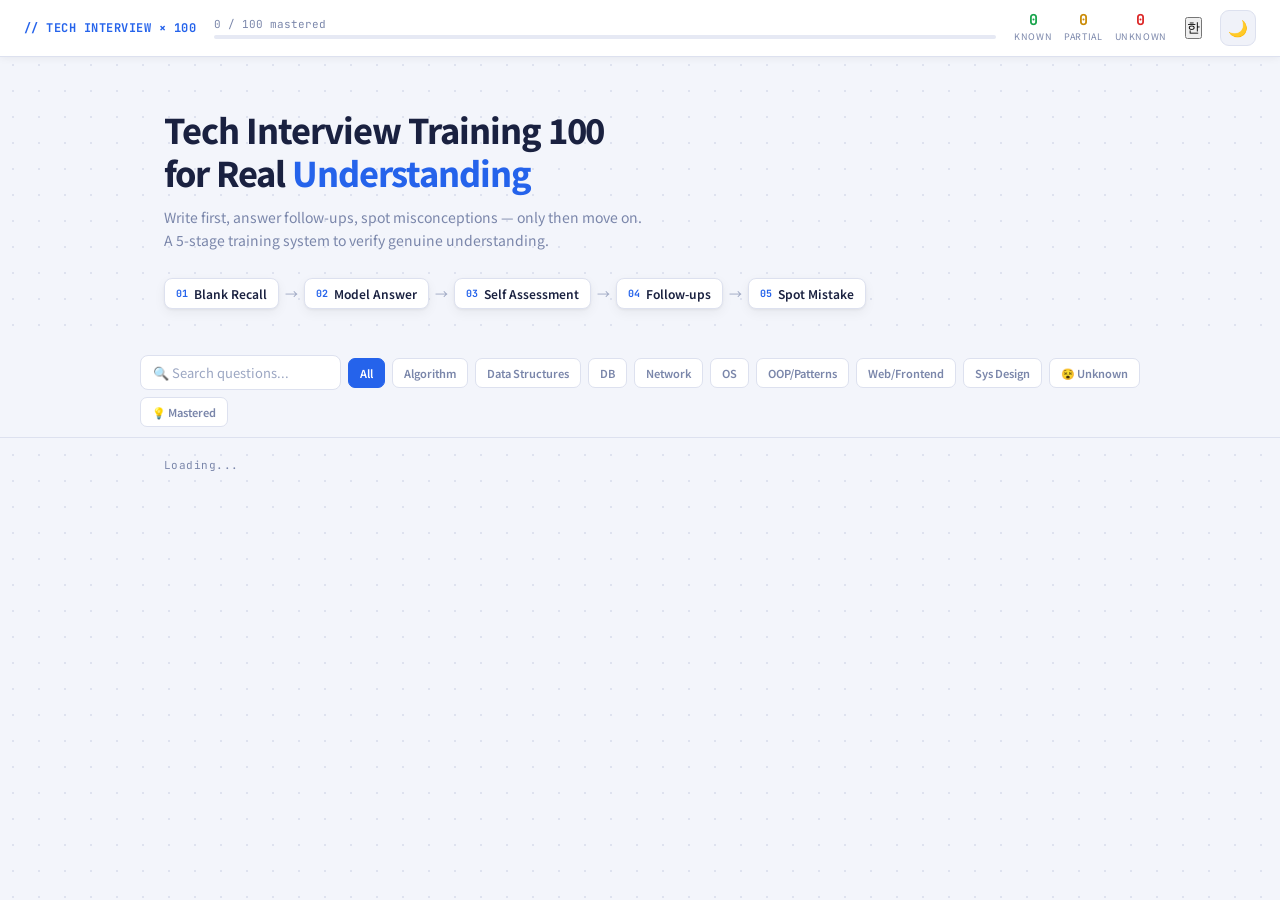
==== docs/en.html @ e1ab9d6b "feat: add English multilingual page with navigation buttons - Add docs/assets/data-en.js with 100 qu" ====
<!DOCTYPE html>
<html lang="en">
<head>
  <meta charset="UTF-8">
  <meta name="viewport" content="width=device-width, initial-scale=1.0">
  <title>Tech Interview 100 | Real Understanding</title>
  <meta name="description" content="Train 100 tech interview questions with a 5-stage understanding verification system. Blank Recall → Model Answer → Self Assessment → Follow-ups → Spot the Misconception">
  <!-- Prevent theme flicker -->
  <script>
    (function() {
      var t = localStorage.getItem('ti_theme') || 'light';
      document.documentElement.setAttribute('data-theme', t);
      // Force English language
      localStorage.setItem('ti_lang', 'en');
    })();
  </script>
  <link rel="stylesheet" href="assets/style.css">
</head>
<body>

<!-- ── HEADER ── -->
<header class="header">
  <div class="logo">// TECH INTERVIEW × 100</div>
  <div class="progress-wrap">
    <div class="progress-text" id="progressText"><span id="masteredCount">0</span> / 100 mastered</div>
    <div class="progress-bar-bg">
      <div class="progress-bar-fill" id="progressFill" style="width:0%"></div>
    </div>
  </div>
  <div class="header-stats">
    <div class="hstat mastered">
      <div class="hstat-num" id="statMastered">0</div>
      <div class="hstat-label">Known</div>
    </div>
    <div class="hstat partial">
      <div class="hstat-num" id="statPartial">0</div>
      <div class="hstat-label">Partial</div>
    </div>
    <div class="hstat unknown">
      <div class="hstat-num" id="statUnknown">0</div>
      <div class="hstat-label">Unknown</div>
    </div>
  </div>
  <button class="lang-toggle" id="langBtn" onclick="window.location.href='index.html'" title="한국어로 이동">한</button>
  <button class="theme-toggle" id="themeBtn" onclick="toggleTheme()" title="Toggle dark/light mode">🌙</button>
</header>

<!-- ── HERO ── -->
<section class="hero">
  <h1>Tech Interview Training 100<br>for Real <em>Understanding</em></h1>
  <p>Write first, answer follow-ups, spot misconceptions — only then move on.<br>A 5-stage training system to verify genuine understanding.</p>
  <div class="flow-steps">
    <div class="flow-step"><span class="num">01</span> Blank Recall</div>
    <div class="flow-arrow">→</div>
    <div class="flow-step"><span class="num">02</span> Model Answer</div>
    <div class="flow-arrow">→</div>
    <div class="flow-step"><span class="num">03</span> Self Assessment</div>
    <div class="flow-arrow">→</div>
    <div class="flow-step"><span class="num">04</span> Follow-ups</div>
    <div class="flow-arrow">→</div>
    <div class="flow-step"><span class="num">05</span> Spot Mistake</div>
  </div>
</section>

<!-- ── FILTERS ── -->
<div class="filters">
  <div class="filters-inner">
    <input type="text" class="search-input" id="searchInput" placeholder="🔍 Search questions...">
    <button class="filter-btn active" data-filter="all">All</button>
    <button class="filter-btn" data-filter="cat-0">Algorithm</button>
    <button class="filter-btn" data-filter="cat-1">Data Structures</button>
    <button class="filter-btn" data-filter="cat-2">DB</button>
    <button class="filter-btn" data-filter="cat-3">Network</button>
    <button class="filter-btn" data-filter="cat-4">OS</button>
    <button class="filter-btn" data-filter="cat-5">OOP/Patterns</button>
    <button class="filter-btn" data-filter="cat-6">Web/Frontend</button>
    <button class="filter-btn" data-filter="cat-7">Sys Design</button>
    <button class="filter-btn" data-filter="status-unknown">😵 Unknown</button>
    <button class="filter-btn" data-filter="status-mastered">💡 Mastered</button>
  </div>
</div>

<!-- ── QUESTIONS ── -->
<main class="main">
  <div class="results-info" id="resultsInfo">Loading...</div>
  <div class="questions-list" id="questionsList"></div>
  <div class="empty-state" id="emptyState" style="display:none">No results found 🔍</div>
</main>

<div class="toast" id="toast"></div>

<!-- data → logic order matters -->
<script src="assets/data.js"></script>
<script src="assets/data-en.js"></script>
<script src="assets/app.js"></script>
</body>
</html>
---- docs/assets/style.css ----
@import url('https://fonts.googleapis.com/css2?family=JetBrains+Mono:wght@400;600;700&family=Noto+Sans+KR:wght@400;500;600;700;800&display=swap');

/* ── LIGHT (default) ── */
:root {
  --bg:        #f3f5fb;
  --s1:        #ffffff;
  --s2:        #f0f2f9;
  --s3:        #e6e9f4;
  --border:    #dde1ef;
  --border2:   #c9cfe3;
  --text:      #1a2140;
  --muted:     #7a86aa;
  --muted2:    #9ba6c2;
  --accent:    #2563eb;
  --green:     #16a34a;
  --yellow:    #ca8a04;
  --red:       #dc2626;
  --orange:    #ea580c;
  --purple:    #7c3aed;
  --teal:      #0d9488;
  --shadow:    0 1px 3px rgba(0,0,0,.06),0 4px 12px rgba(0,0,0,.05);
  --shadow-lg: 0 2px 8px rgba(0,0,0,.09),0 8px 24px rgba(0,0,0,.07);
}

/* ── DARK ── */
[data-theme="dark"] {
  --bg:        #0d1017;
  --s1:        #131720;
  --s2:        #181d28;
  --s3:        #1e2434;
  --border:    #252d42;
  --border2:   #303a54;
  --text:      #dde3f0;
  --muted:     #525f80;
  --muted2:    #6d7a9a;
  --shadow:    0 1px 3px rgba(0,0,0,.25),0 4px 12px rgba(0,0,0,.2);
  --shadow-lg: 0 2px 8px rgba(0,0,0,.35),0 8px 24px rgba(0,0,0,.28);
}

*,*::before,*::after{box-sizing:border-box;margin:0;padding:0}
html{scroll-behavior:smooth}
body{background:var(--bg);color:var(--text);font-family:'Noto Sans KR',sans-serif;min-height:100vh;overflow-x:hidden;transition:background .3s,color .3s}
body::before{content:'';position:fixed;inset:0;background-image:radial-gradient(circle,var(--border2) 1px,transparent 1px);background-size:26px 26px;pointer-events:none;z-index:0;opacity:.5;transition:opacity .3s}
[data-theme="dark"] body::before{opacity:.22}

/* HEADER */
.header{position:sticky;top:0;z-index:100;background:var(--s1);border-bottom:1px solid var(--border);padding:10px 24px;display:flex;align-items:center;gap:18px;box-shadow:0 1px 8px rgba(0,0,0,.06);transition:background .3s,border-color .3s}
.logo{font-family:'JetBrains Mono',monospace;font-size:12px;font-weight:700;color:var(--accent);white-space:nowrap;letter-spacing:.04em}
.progress-wrap{flex:1;min-width:0}
.progress-text{font-size:11px;color:var(--muted);margin-bottom:4px;font-family:'JetBrains Mono',monospace}
.progress-bar-bg{height:4px;background:var(--s3);border-radius:99px;overflow:hidden}
.progress-bar-fill{height:100%;background:linear-gradient(90deg,var(--accent),var(--teal));border-radius:99px;transition:width .4s ease}
.header-stats{display:flex;gap:12px}
.hstat{text-align:center;min-width:36px}
.hstat-num{font-family:'JetBrains Mono',monospace;font-size:15px;font-weight:700;line-height:1}
.hstat-label{font-size:9px;color:var(--muted);margin-top:2px;text-transform:uppercase;letter-spacing:.07em}
.hstat.mastered .hstat-num{color:var(--green)}
.hstat.partial  .hstat-num{color:var(--yellow)}
.hstat.unknown  .hstat-num{color:var(--red)}

/* THEME TOGGLE */
.theme-toggle{width:36px;height:36px;background:var(--s2);border:1px solid var(--border);border-radius:9px;display:flex;align-items:center;justify-content:center;font-size:16px;cursor:pointer;flex-shrink:0;transition:background .2s,transform .15s}
.theme-toggle:hover{background:var(--s3);transform:scale(1.08)}

/* HERO */
.hero{padding:52px 24px 36px;max-width:1000px;margin:0 auto;position:relative;z-index:1}
.hero h1{font-size:clamp(22px,4vw,34px);font-weight:800;letter-spacing:-.03em;line-height:1.25;margin-bottom:12px}
.hero h1 em{font-style:normal;color:var(--accent)}
.hero p{font-size:14px;color:var(--muted);line-height:1.65;margin-bottom:26px;max-width:500px}
.flow-steps{display:flex;align-items:center;flex-wrap:wrap;gap:6px}
.flow-step{display:flex;align-items:center;gap:6px;background:var(--s1);border:1px solid var(--border);border-radius:8px;padding:6px 11px;font-size:12px;font-weight:600;box-shadow:var(--shadow)}
.flow-step .num{font-family:'JetBrains Mono',monospace;font-size:10px;color:var(--accent);font-weight:700}
.flow-arrow{color:var(--muted2);font-size:13px}

/* FILTERS */
.filters{position:sticky;top:57px;z-index:90;background:var(--bg);padding:10px 24px;border-bottom:1px solid var(--border);transition:background .3s}
.filters-inner{max-width:1000px;margin:0 auto;display:flex;align-items:center;gap:7px;flex-wrap:wrap}
.search-input{flex:1;min-width:160px;max-width:260px;background:var(--s1);border:1px solid var(--border);border-radius:8px;padding:7px 12px;font-size:13px;color:var(--text);outline:none;font-family:'Noto Sans KR',sans-serif;transition:border-color .2s,box-shadow .2s}
.search-input:focus{border-color:var(--accent);box-shadow:0 0 0 3px rgba(37,99,235,.1)}
.search-input::placeholder{color:var(--muted2)}
.filter-btn{background:var(--s1);border:1px solid var(--border);border-radius:7px;padding:6px 11px;font-size:11px;font-weight:600;color:var(--muted);cursor:pointer;white-space:nowrap;font-family:'Noto Sans KR',sans-serif;transition:all .15s}
.filter-btn:hover{border-color:var(--accent);color:var(--accent)}
.filter-btn.active{background:var(--accent);border-color:var(--accent);color:#fff}

/* MAIN */
.main{max-width:1000px;margin:0 auto;padding:20px 24px 160px;position:relative;z-index:1}
.results-info{font-family:'JetBrains Mono',monospace;font-size:11px;color:var(--muted);margin-bottom:14px;letter-spacing:.04em}
.questions-list{display:flex;flex-direction:column;gap:8px}
.empty-state{text-align:center;color:var(--muted);padding:60px 24px;font-size:14px}

/* QUESTION CARD */
.q-card{background:var(--s1);border:1px solid var(--border);border-radius:12px;overflow:hidden;box-shadow:var(--shadow);transition:border-color .2s,box-shadow .2s,background .3s}
.q-card:hover{border-color:var(--border2);box-shadow:var(--shadow-lg)}
.q-card.status-mastered{border-left:3px solid var(--green)}
.q-card.status-partial {border-left:3px solid var(--yellow)}
.q-card.status-unknown {border-left:3px solid var(--red)}
.q-header{display:flex;align-items:center;gap:12px;padding:15px 18px;cursor:pointer;user-select:none;transition:background .15s}
.q-header:hover{background:var(--s2)}
.q-num{font-family:'JetBrains Mono',monospace;font-size:11px;color:var(--muted2);min-width:26px;font-weight:600}
.q-text{flex:1;font-size:14px;font-weight:600;line-height:1.45}
.q-meta{display:flex;align-items:center;gap:8px;flex-shrink:0}
.tag{font-family:'JetBrains Mono',monospace;font-size:9px;font-weight:700;padding:3px 7px;border-radius:5px;letter-spacing:.04em;background:var(--s2);color:var(--muted);border:1px solid var(--border)}
.tag-알고리즘   {background:rgba(37,99,235,.08); color:#2563eb;border-color:rgba(37,99,235,.2)}
.tag-자료구조   {background:rgba(124,58,237,.08);color:#7c3aed;border-color:rgba(124,58,237,.2)}
.tag-데이터베이스{background:rgba(22,163,74,.08); color:#16a34a;border-color:rgba(22,163,74,.2)}
.tag-네트워크   {background:rgba(13,148,136,.08);color:#0d9488;border-color:rgba(13,148,136,.2)}
.tag-운영체제   {background:rgba(202,138,4,.08); color:#b45309;border-color:rgba(202,138,4,.2)}
.tag-OOP\/패턴  {background:rgba(234,88,12,.08); color:#ea580c;border-color:rgba(234,88,12,.2)}
.tag-웹\/프론트 {background:rgba(219,39,119,.08);color:#db2777;border-color:rgba(219,39,119,.2)}
.tag-시스템설계 {background:rgba(220,38,38,.08); color:#dc2626;border-color:rgba(220,38,38,.2)}
.status-dot{width:8px;height:8px;border-radius:50%;background:var(--border2);flex-shrink:0;transition:background .2s}
.status-dot.mastered{background:var(--green)}
.status-dot.partial {background:var(--yellow)}
.status-dot.unknown {background:var(--red)}
.chevron{font-size:10px;color:var(--muted2);transition:transform .25s}
.q-card.open .chevron{transform:rotate(180deg)}
.q-body{display:none;border-top:1px solid var(--border)}
.q-card.open>.q-body{display:block}

/* STAGES */
.stage-section{padding:20px 20px 0}
.stage-section:last-child{padding-bottom:22px}
.stage-section+.stage-section{border-top:1px solid var(--border)}
.stage-label{font-family:'JetBrains Mono',monospace;font-size:10px;font-weight:700;letter-spacing:.12em;color:var(--accent);text-transform:uppercase;margin-bottom:12px;display:flex;align-items:center;gap:8px}
.stage-label::after{content:'';flex:1;height:1px;background:var(--border)}

/* recall */
.recall-prompt{font-size:12px;color:var(--muted);margin-bottom:10px;line-height:1.55}
.recall-textarea{width:100%;background:var(--s2);border:1px solid var(--border);border-radius:8px;padding:12px;font-size:13px;color:var(--text);resize:vertical;min-height:90px;font-family:'Noto Sans KR',sans-serif;outline:none;transition:border-color .2s,box-shadow .2s;margin-bottom:10px;line-height:1.65}
.recall-textarea:focus{border-color:var(--accent);box-shadow:0 0 0 3px rgba(37,99,235,.1)}
.recall-textarea::placeholder{color:var(--muted2)}
.reveal-btn{background:var(--accent);color:#fff;border:none;border-radius:8px;padding:9px 18px;font-size:13px;font-weight:600;cursor:pointer;font-family:'Noto Sans KR',sans-serif;transition:opacity .15s,transform .1s}
.reveal-btn:hover{opacity:.85;transform:translateY(-1px)}

/* recall done state */
.recall-section.recall-done .recall-prompt,
.recall-section.recall-done .recall-textarea{opacity:.45;pointer-events:none}
.recall-section.recall-done .reveal-btn{display:none}

/* answer */
.answer-text{font-size:13px;line-height:1.8;background:var(--s2);border:1px solid var(--border);border-radius:8px;padding:16px;margin-bottom:12px}
.answer-text strong{color:var(--accent);font-weight:700}
.answer-text code{background:var(--s3);border:1px solid var(--border2);border-radius:4px;padding:1px 5px;font-family:'JetBrains Mono',monospace;font-size:11px;color:var(--purple)}
.study-links{display:flex;flex-wrap:wrap;gap:6px}
.link-chip{background:var(--s3);border:1px solid var(--border2);border-radius:6px;padding:4px 10px;font-size:11px;color:var(--accent);text-decoration:none;font-weight:600;transition:background .15s}
.link-chip:hover{background:rgba(37,99,235,.1)}

/* assess */
.self-label{font-size:12px;color:var(--muted);margin-bottom:10px;font-weight:600}
.assess-btns{display:flex;gap:8px;flex-wrap:wrap}
.assess-btn{flex:1;min-width:120px;background:var(--s2);border:1px solid var(--border);border-radius:8px;padding:10px 8px;font-size:12px;font-weight:600;cursor:pointer;color:var(--muted);font-family:'Noto Sans KR',sans-serif;transition:all .15s}
.assess-btn.unknown.selected,.assess-btn.unknown:hover  {background:rgba(220,38,38,.08); border-color:var(--red);   color:var(--red)}
.assess-btn.partial.selected, .assess-btn.partial:hover  {background:rgba(202,138,4,.08); border-color:var(--yellow);color:var(--yellow)}
.assess-btn.mastered.selected,.assess-btn.mastered:hover {background:rgba(22,163,74,.08); border-color:var(--green); color:var(--green)}

/* followups */
.followup-item{border:1px solid var(--border);border-radius:8px;overflow:hidden;margin-bottom:8px;background:var(--s2)}
.followup-q{padding:11px 14px;font-size:13px;font-weight:600;cursor:pointer;display:flex;align-items:flex-start;gap:8px;transition:background .15s}
.followup-q:hover{background:var(--s3)}
.fq-icon{font-size:9px;color:var(--muted2);margin-top:3px;flex-shrink:0;transition:transform .2s}
.followup-item.open .fq-icon{transform:rotate(90deg)}
.followup-a{display:none;padding:12px 14px 14px;font-size:13px;line-height:1.75;border-top:1px solid var(--border)}
.followup-a strong{color:var(--accent)}
.followup-a code{background:var(--s3);border:1px solid var(--border2);border-radius:4px;padding:1px 5px;font-family:'JetBrains Mono',monospace;font-size:11px;color:var(--purple)}
.followup-item.open .followup-a{display:block}

/* trap */
.trap-prompt{font-size:12px;color:var(--muted);margin-bottom:10px}
.trap-text{background:rgba(234,88,12,.07);border:1px solid rgba(234,88,12,.22);border-radius:8px;padding:12px 14px;font-size:13px;line-height:1.65;margin-bottom:10px;font-style:italic}
.trap-answer-btn{background:var(--s2);border:1px solid var(--border2);border-radius:7px;padding:7px 14px;font-size:12px;font-weight:600;color:var(--muted);cursor:pointer;font-family:'Noto Sans KR',sans-serif;transition:all .15s}
.trap-answer-btn:hover{border-color:var(--orange);color:var(--orange)}
.trap-reveal{display:none;margin-top:12px;font-size:13px;line-height:1.75;background:rgba(22,163,74,.07);border:1px solid rgba(22,163,74,.22);border-radius:8px;padding:12px 14px}
.trap-reveal strong{color:var(--green)}

.hidden{display:none!important}

/* TOAST */
.toast{position:fixed;bottom:28px;left:50%;transform:translateX(-50%) translateY(10px);background:var(--text);color:var(--bg);padding:10px 20px;border-radius:99px;font-size:13px;font-weight:600;opacity:0;pointer-events:none;transition:opacity .25s,transform .25s;white-space:nowrap;z-index:999;box-shadow:0 4px 20px rgba(0,0,0,.15)}
.toast.show{opacity:1;transform:translateX(-50%) translateY(0)}

::-webkit-scrollbar{width:6px}
::-webkit-scrollbar-track{background:transparent}
::-webkit-scrollbar-thumb{background:var(--border2);border-radius:99px}
::-webkit-scrollbar-thumb:hover{background:var(--muted2)}

@media(max-width:640px){
  .header{padding:8px 14px;gap:10px}
  .hero{padding:28px 16px 24px}
  .flow-steps{display:none}
  .filters{padding:8px 14px}
  .main{padding:14px 14px 140px}
  .assess-btns{flex-direction:column}
  .q-header{padding:13px 14px}
  .header-stats{gap:8px}
}
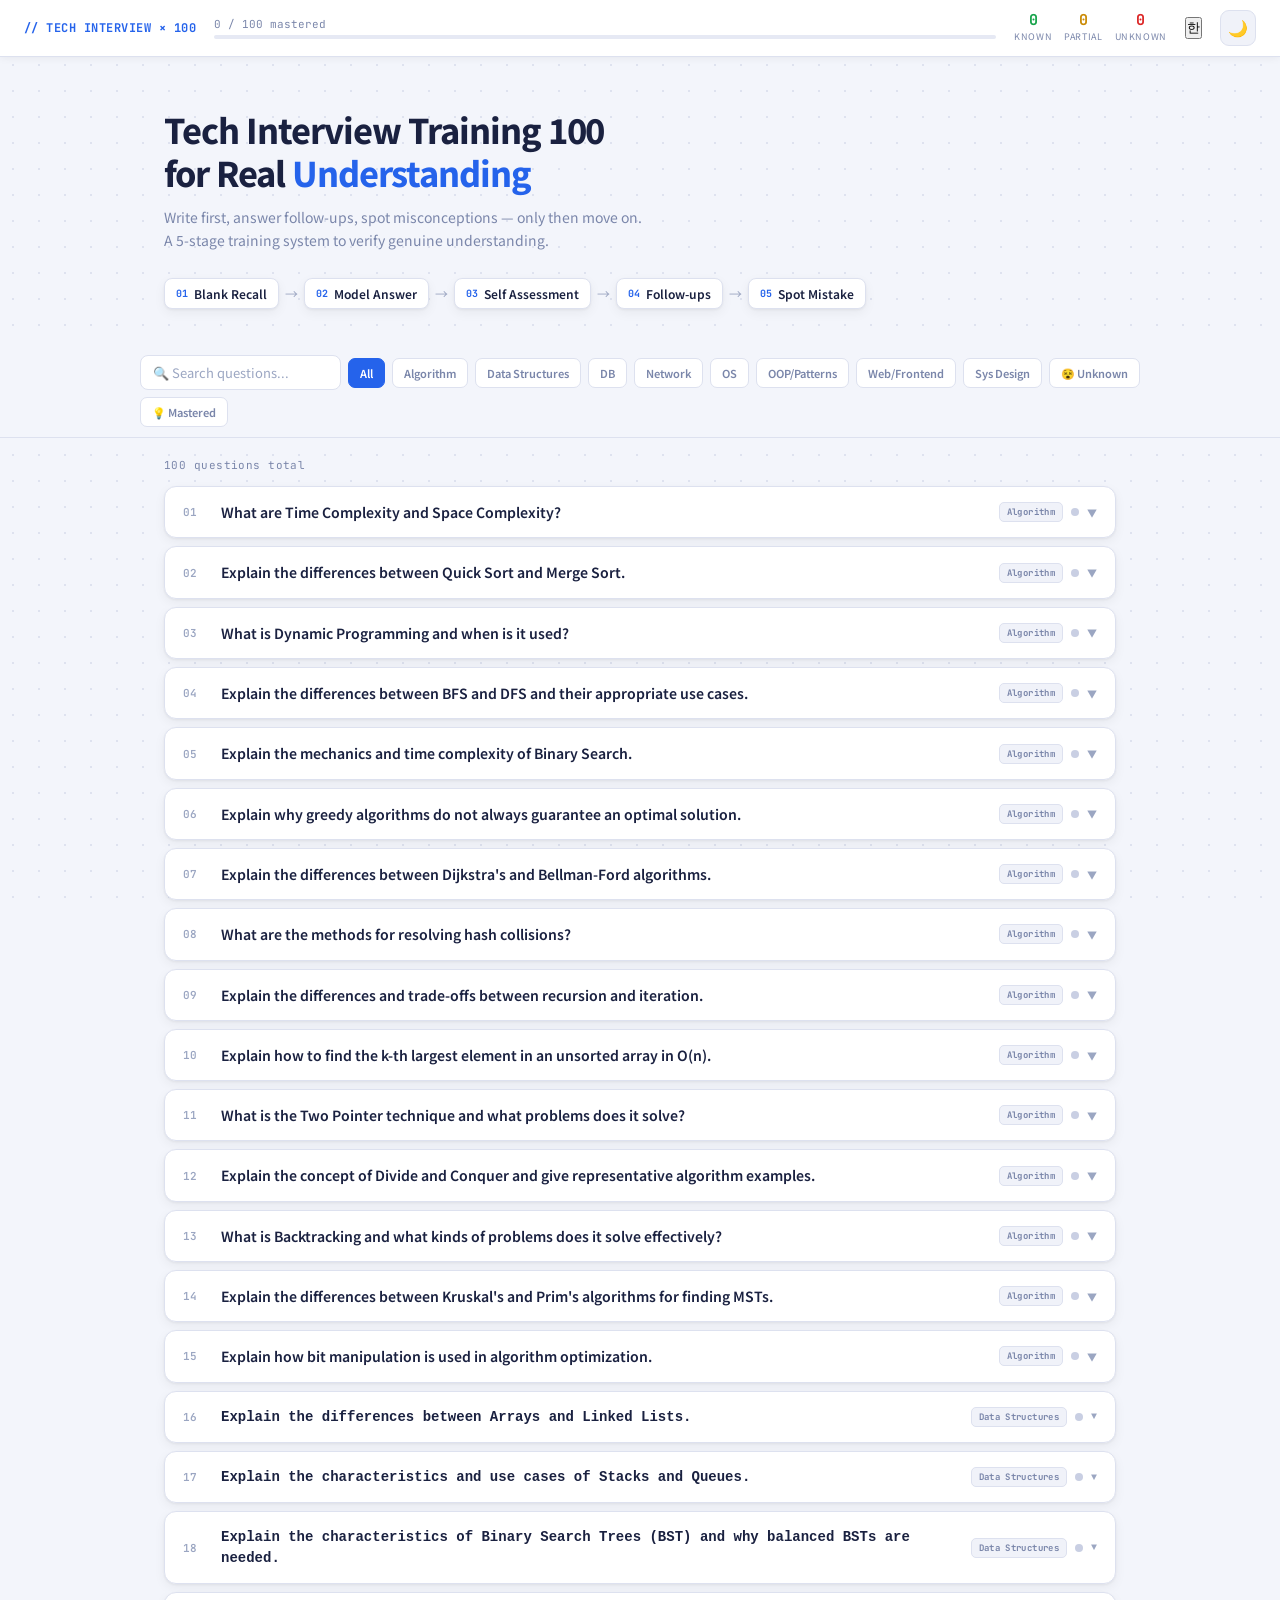
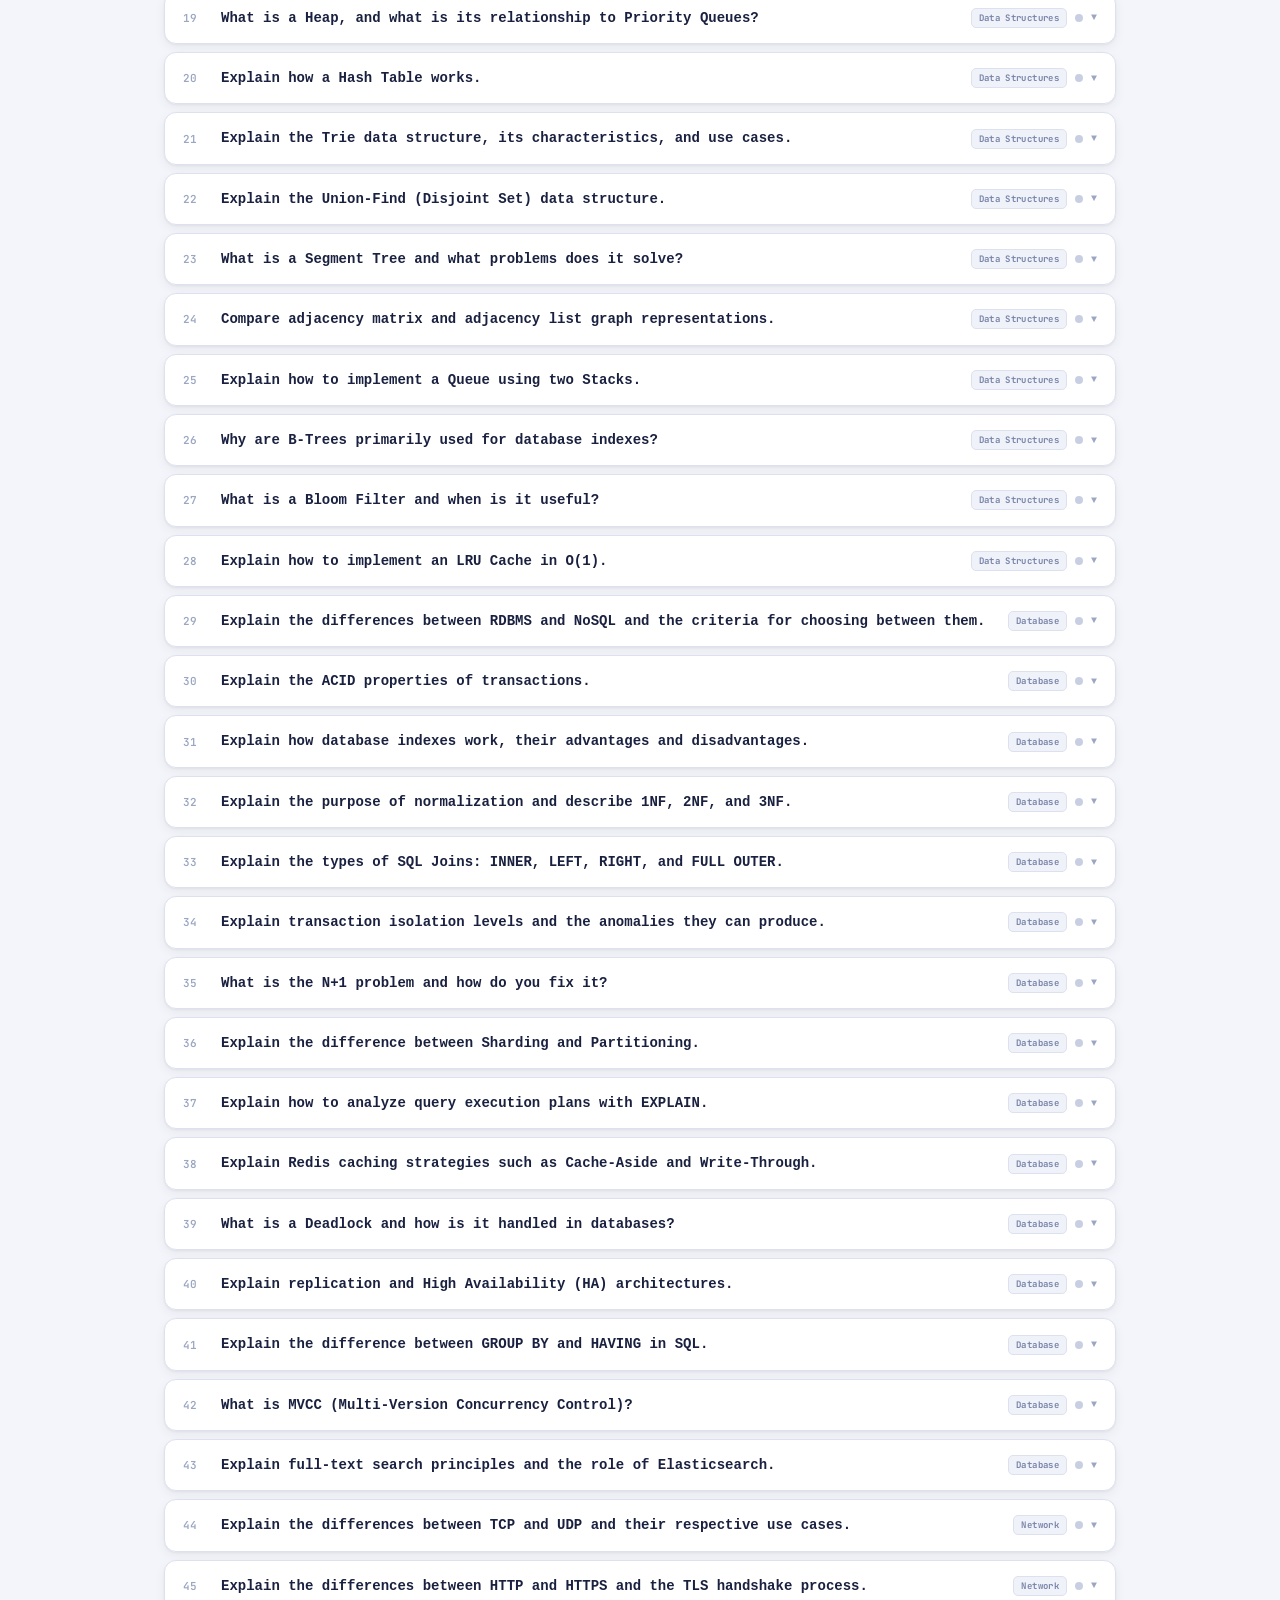
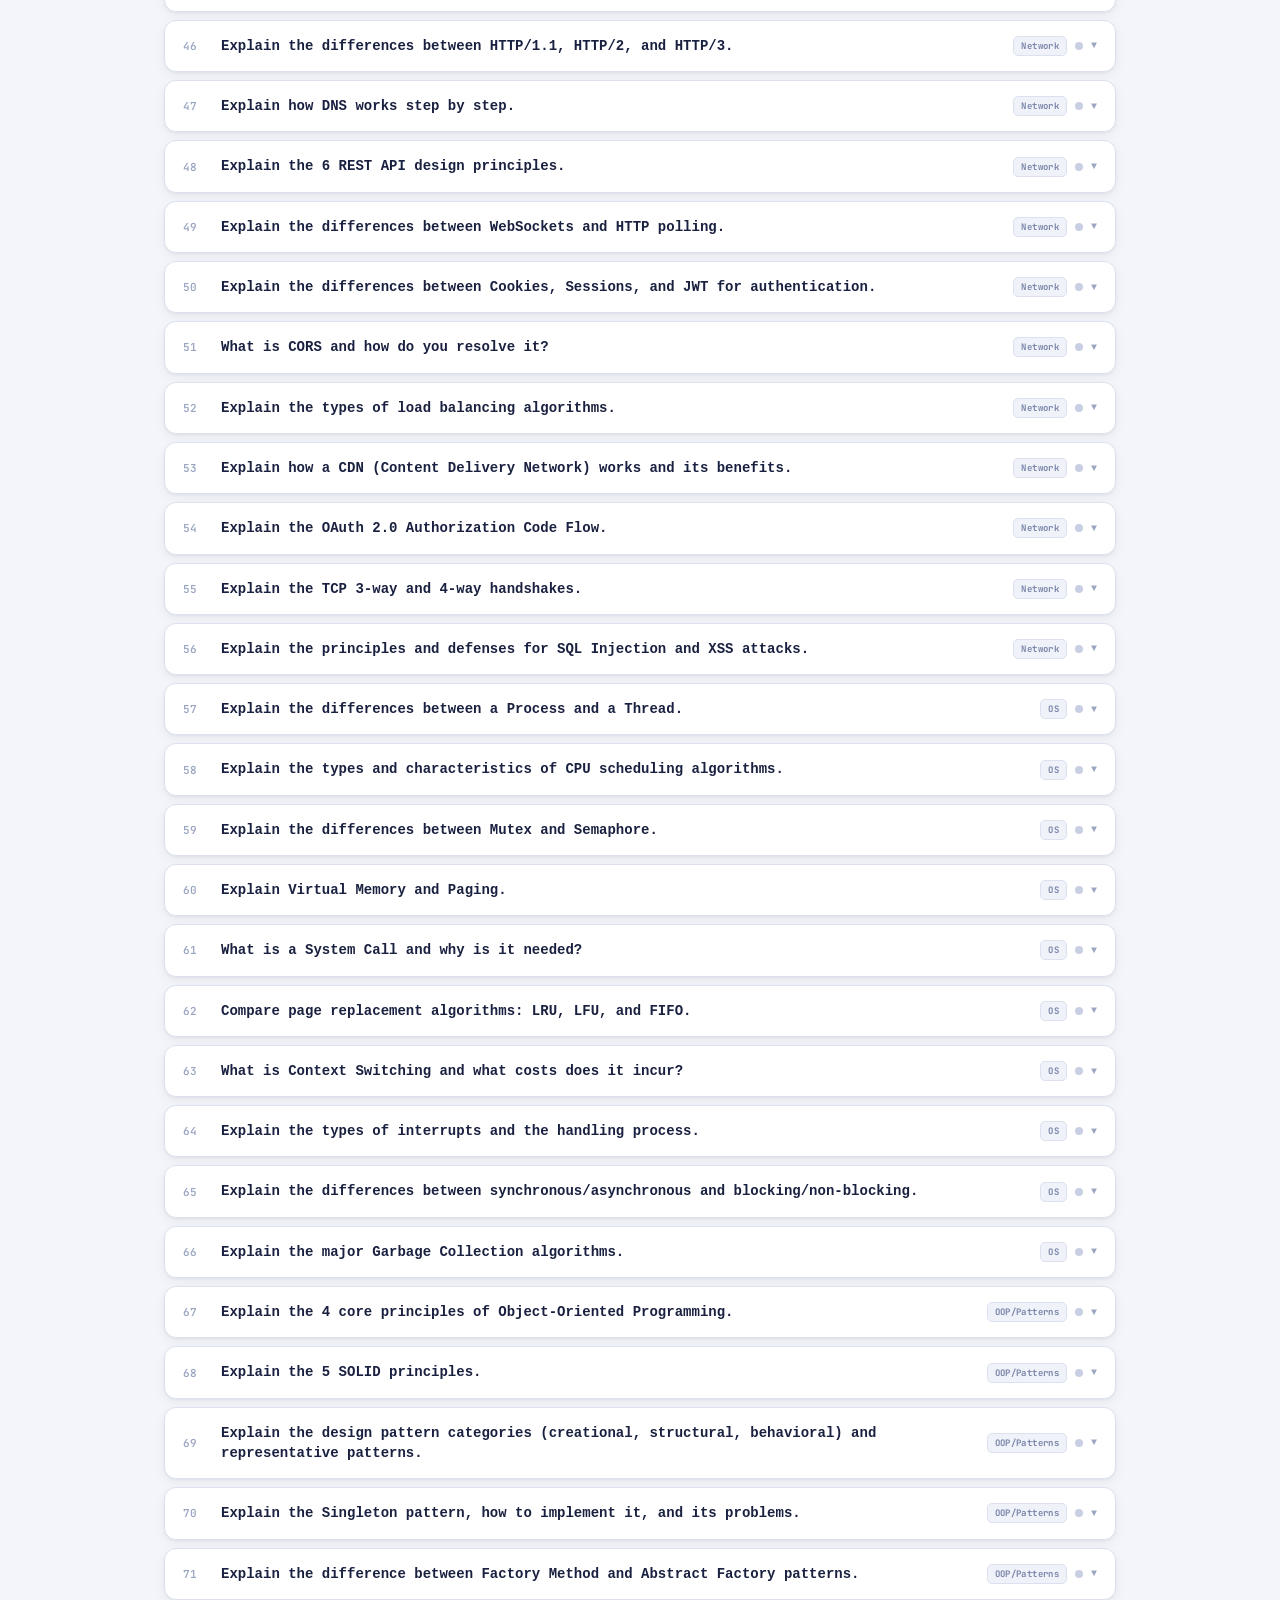
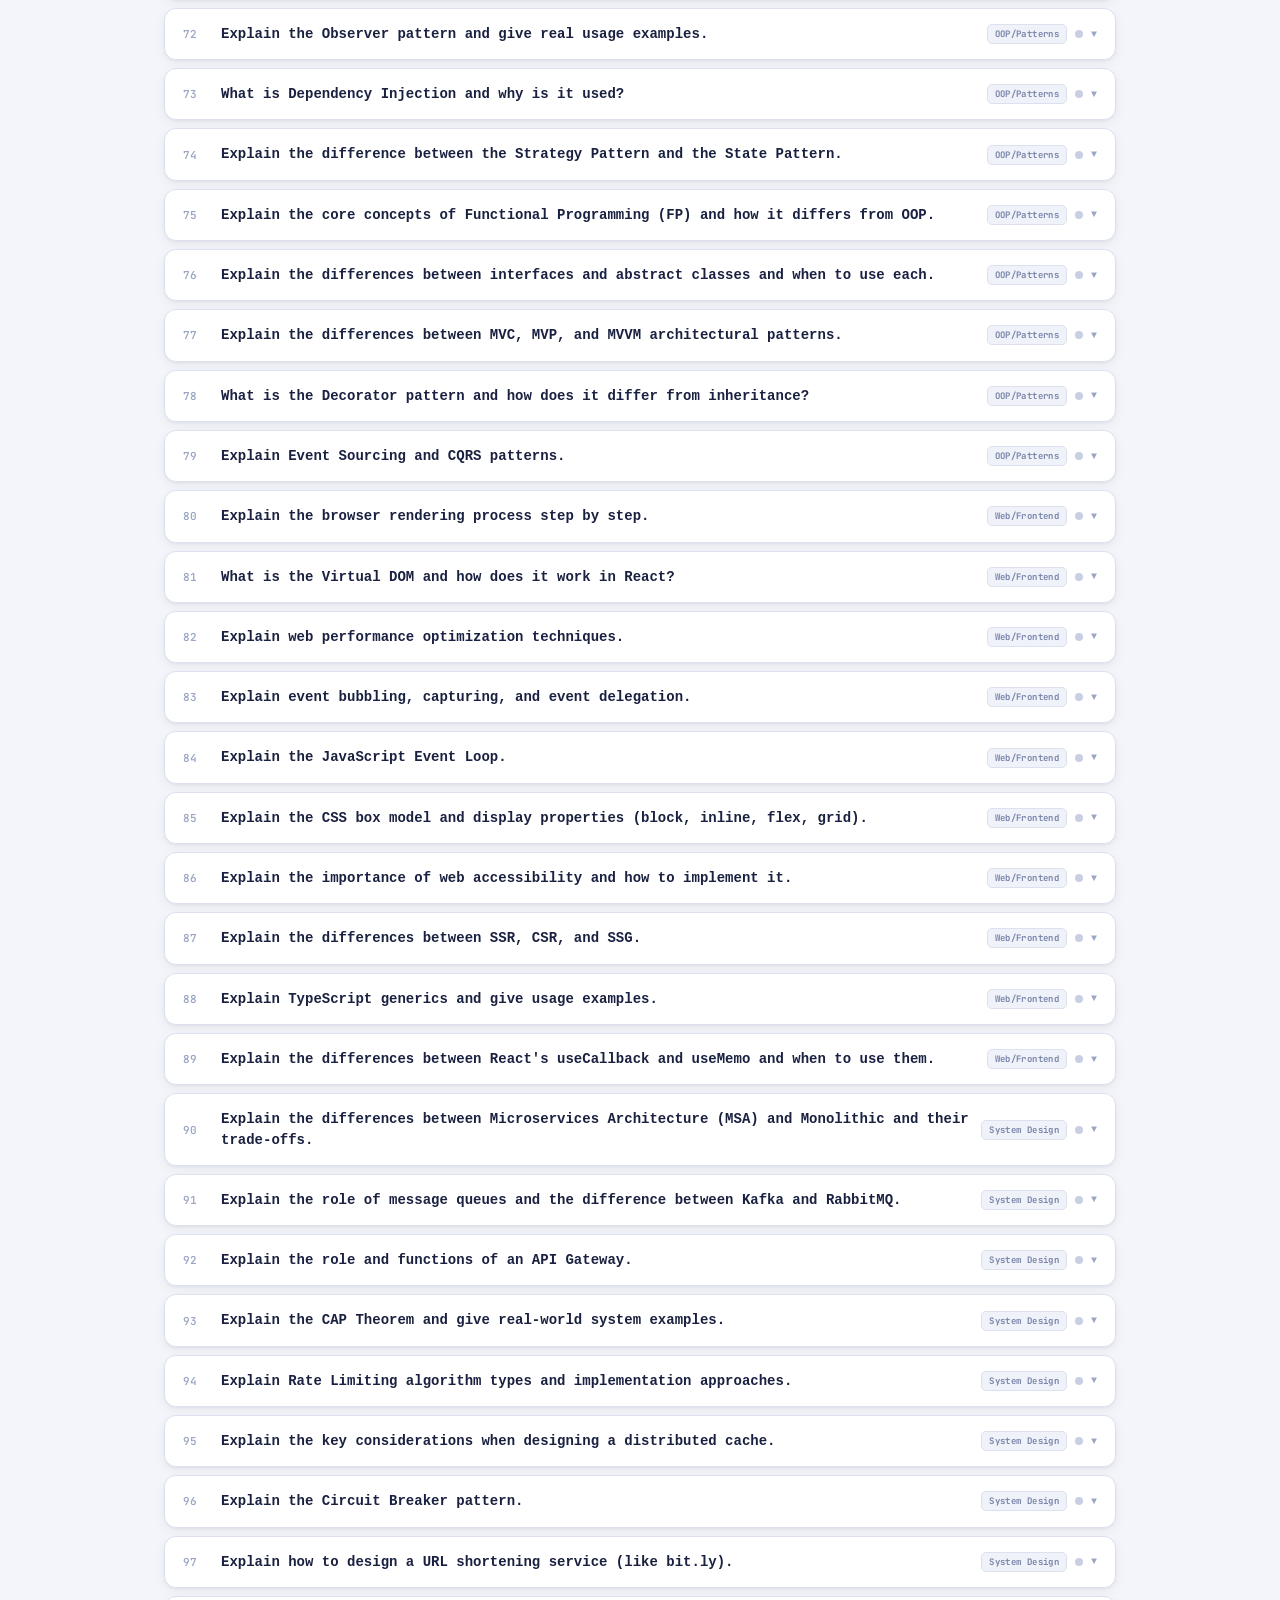
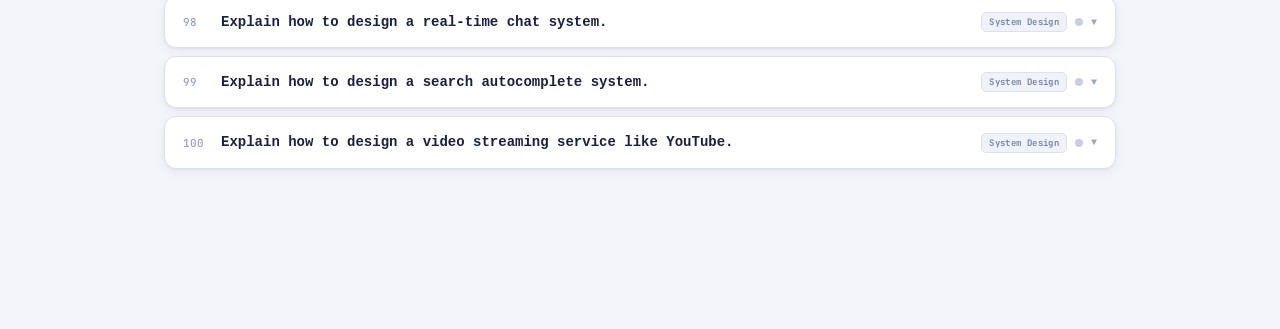
==== commit 14f1af81: "fix: resolve stats not updating after self-assessment progressText.textContent overwrote the mastere" ====
--- a/docs/en.html
+++ b/docs/en.html
@@ -22,7 +22,7 @@
 <header class="header">
   <div class="logo">// TECH INTERVIEW × 100</div>
   <div class="progress-wrap">
-    <div class="progress-text" id="progressText"><span id="masteredCount">0</span> / 100 mastered</div>
+    <div class="progress-text" id="progressText">0 / 100 mastered</div>
     <div class="progress-bar-bg">
       <div class="progress-bar-fill" id="progressFill" style="width:0%"></div>
     </div>
--- a/docs/assets/style.css
+++ b/docs/assets/style.css
@@ -118,7 +118,7 @@
 .q-card.open>.q-body{display:block}
 
 /* STAGES */
-.stage-section{padding:20px 20px 0}
+.stage-section{padding:20px 20px 20px}
 .stage-section:last-child{padding-bottom:22px}
 .stage-section+.stage-section{border-top:1px solid var(--border)}
 .stage-label{font-family:'JetBrains Mono',monospace;font-size:10px;font-weight:700;letter-spacing:.12em;color:var(--accent);text-transform:uppercase;margin-bottom:12px;display:flex;align-items:center;gap:8px}
